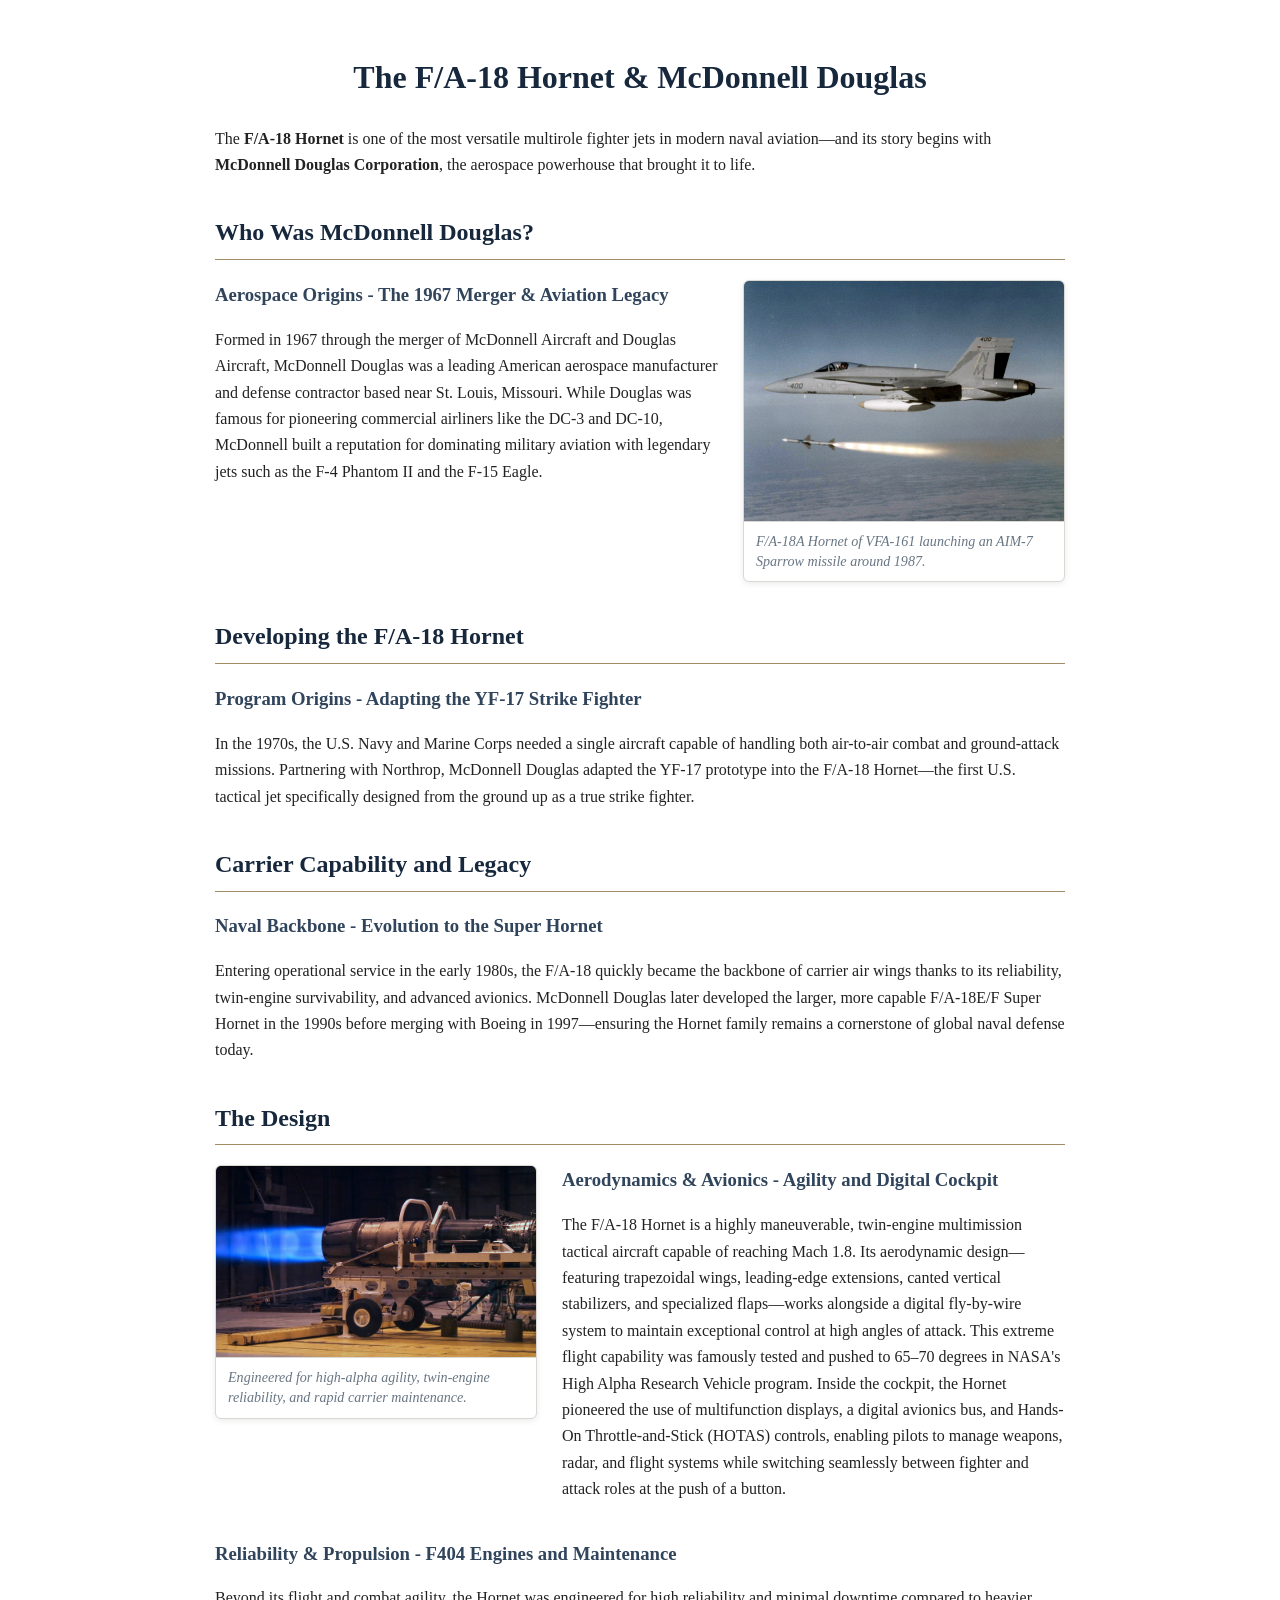
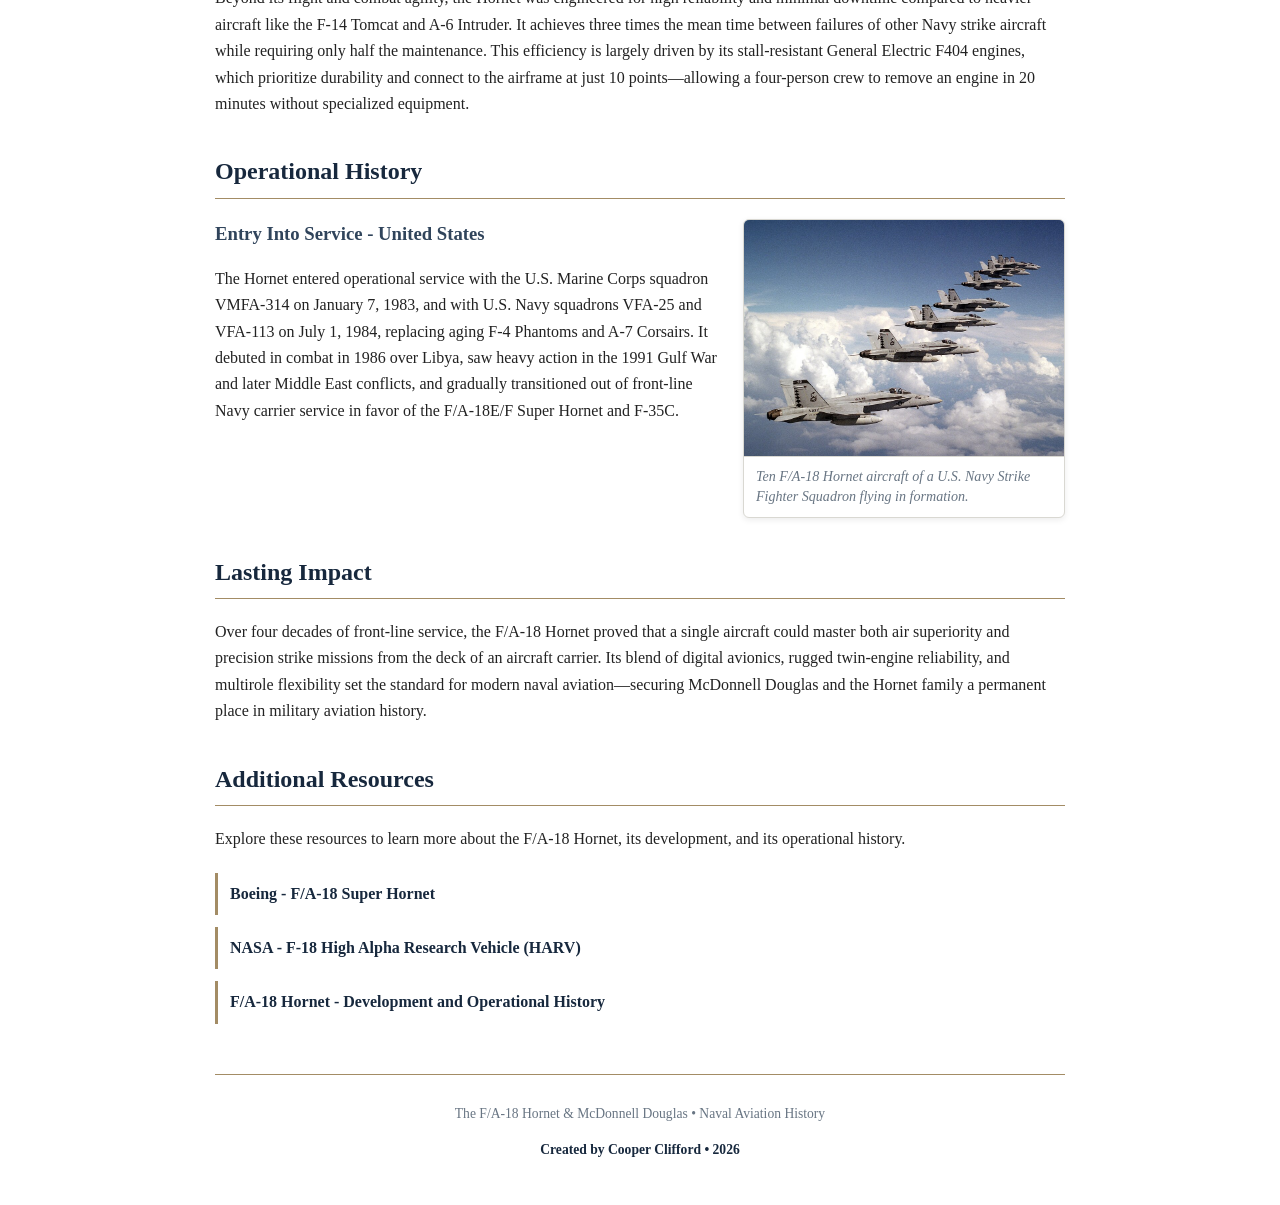
==== index.html @ c09844e0 "Updated HornetLegacy website" ====
<!DOCTYPE html>
<html lang="en">
<head>
  <meta charset="UTF-8">
  <title>The F/A-18 Hornet &amp; McDonnell Douglas</title>
  <link rel="stylesheet" href="style.css">
<link rel="icon" type="image/jpg" href="images/favicon.jpg">

</head>
<body>
  <h1>The F/A-18 Hornet &amp; McDonnell Douglas</h1>
  <p>The <strong>F/A-18 Hornet</strong> is one of the most versatile multirole fighter jets in modern naval aviation—and its story begins with <strong>McDonnell Douglas Corporation</strong>, the aerospace powerhouse that brought it to life.</p>

  <h2>Who Was McDonnell Douglas?</h2>
  <div class="split-section image-right">
    <figure class="photo-card">
      <img src="images/hornet-munitions.jpg" alt="F/A-18A Hornet of VFA-161 launching an AIM-7 Sparrow missile c1987" width="400" height="300">
      <figcaption>F/A-18A Hornet of VFA-161 launching an AIM-7 Sparrow missile around 1987.</figcaption>
    </figure>
    <div class="split-text">
      <h3>Aerospace Origins - The 1967 Merger &amp; Aviation Legacy</h3>
      <p>Formed in 1967 through the merger of McDonnell Aircraft and Douglas Aircraft, McDonnell Douglas was a leading American aerospace manufacturer and defense contractor based near St. Louis, Missouri. While Douglas was famous for pioneering commercial airliners like the DC-3 and DC-10, McDonnell built a reputation for dominating military aviation with legendary jets such as the F-4 Phantom II and the F-15 Eagle.</p>
    </div>
  </div>

  <h2>Developing the F/A-18 Hornet</h2>
  <h3>Program Origins - Adapting the YF-17 Strike Fighter</h3>
  <p>In the 1970s, the U.S. Navy and Marine Corps needed a single aircraft capable of handling both air-to-air combat and ground-attack missions. Partnering with Northrop, McDonnell Douglas adapted the YF-17 prototype into the F/A-18 Hornet—the first U.S. tactical jet specifically designed from the ground up as a true strike fighter.</p>

  <h2>Carrier Capability and Legacy</h2>
  <h3>Naval Backbone - Evolution to the Super Hornet</h3>
  <p>Entering operational service in the early 1980s, the F/A-18 quickly became the backbone of carrier air wings thanks to its reliability, twin-engine survivability, and advanced avionics. McDonnell Douglas later developed the larger, more capable F/A-18E/F Super Hornet in the 1990s before merging with Boeing in 1997—ensuring the Hornet family remains a cornerstone of global naval defense today.</p>

  <h2>The Design</h2>
  <div class="split-section">
    <figure class="photo-card">
      <img src="images/hornet-design.jpg" alt="F/A-18 Hornet aircraft engineering and flight performance" width="400" height="300">
      <figcaption>Engineered for high-alpha agility, twin-engine reliability, and rapid carrier maintenance.</figcaption>
    </figure>
    <div class="split-text">
      <h3>Aerodynamics &amp; Avionics - Agility and Digital Cockpit</h3>
      <p>The F/A-18 Hornet is a highly maneuverable, twin-engine multimission tactical aircraft capable of reaching Mach 1.8. Its aerodynamic design—featuring trapezoidal wings, leading-edge extensions, canted vertical stabilizers, and specialized flaps—works alongside a digital fly-by-wire system to maintain exceptional control at high angles of attack. This extreme flight capability was famously tested and pushed to 65–70 degrees in NASA's High Alpha Research Vehicle program. Inside the cockpit, the Hornet pioneered the use of multifunction displays, a digital avionics bus, and Hands-On Throttle-and-Stick (HOTAS) controls, enabling pilots to manage weapons, radar, and flight systems while switching seamlessly between fighter and attack roles at the push of a button.</p>
    </div>
  </div>

  <h3>Reliability &amp; Propulsion - F404 Engines and Maintenance</h3>
  <p>Beyond its flight and combat agility, the Hornet was engineered for high reliability and minimal downtime compared to heavier aircraft like the F-14 Tomcat and A-6 Intruder. It achieves three times the mean time between failures of other Navy strike aircraft while requiring only half the maintenance. This efficiency is largely driven by its stall-resistant General Electric F404 engines, which prioritize durability and connect to the airframe at just 10 points—allowing a four-person crew to remove an engine in 20 minutes without specialized equipment.</p>

  <h2>Operational History</h2>
  <div class="split-section image-right">
    <figure class="photo-card">
      <img src="images/hornet-squadron.jpg" alt="Aerial right-side view of ten F/A-18 Hornet aircraft of a Strike Fighter Squadron in formation" width="400" height="300">
      <figcaption>Ten F/A-18 Hornet aircraft of a U.S. Navy Strike Fighter Squadron flying in formation.</figcaption>
    </figure>
    <div class="split-text">
      <h3>Entry Into Service - United States</h3>
      <p>The Hornet entered operational service with the U.S. Marine Corps squadron VMFA-314 on January 7, 1983, and with U.S. Navy squadrons VFA-25 and VFA-113 on July 1, 1984, replacing aging F-4 Phantoms and A-7 Corsairs. It debuted in combat in 1986 over Libya, saw heavy action in the 1991 Gulf War and later Middle East conflicts, and gradually transitioned out of front-line Navy carrier service in favor of the F/A-18E/F Super Hornet and F-35C.</p>
    </div>
  </div>

  <h2>Lasting Impact</h2>
  <p>Over four decades of front-line service, the F/A-18 Hornet proved that a single aircraft could master both air superiority and precision strike missions from the deck of an aircraft carrier. Its blend of digital avionics, rugged twin-engine reliability, and multirole flexibility set the standard for modern naval aviation—securing McDonnell Douglas and the Hornet family a permanent place in military aviation history.</p>

  <h2>Additional Resources</h2>
  <p>Explore these resources to learn more about the F/A-18 Hornet, its development, and its operational history.</p>

  <div class="resource-links">
    <a href="https://www.boeing.com/defense/fa-18-super-hornet" target="_blank" rel="noopener noreferrer">Boeing - F/A-18 Super Hornet</a>

    <a href="https://www.nasa.gov/reference/f-18-harv" target="_blank" rel="noopener noreferrer">NASA - F-18 High Alpha Research Vehicle (HARV)</a>

    <a href="https://en.wikipedia.org/wiki/McDonnell_Douglas_F/A-18_Hornet#Operational_history" target="_blank" rel="noopener noreferrer">F/A-18 Hornet - Development and Operational History</a>
  </div>
<!--hello-->
  <footer class="page-footer">
    <p>The F/A-18 Hornet &amp; McDonnell Douglas &bull; Naval Aviation History</p>
    <p class="author-credit">Created by Cooper Clifford &bull; 2026</p>
  </footer>
</body>
</html>
---- style.css ----
body {
  max-width: 850px;
  margin: 0 auto;
  padding: 30px 20px;
  font-family: Georgia, "Times New Roman", serif;
  background-color: #FFFFFF;
  color: #222;
  line-height: 1.65;
}

h1 {
  text-align: center;
  color: #17283D;
}

h2 {
  color: #17283D;
  margin-top: 35px;
  padding-bottom: 6px;
  border-bottom: 1px solid #A38C65;
}

h3 {
  color: #30445B;
  margin-bottom: 8px;
}

.split-section {
  display: flex;
  align-items: flex-start;
  gap: 25px;
  margin-bottom: 20px;
}

.split-section.image-right {
  flex-direction: row-reverse;
}

.split-section .photo-card {
  flex: 0 0 320px;
  margin: 0;
}

.split-text h3 {
  margin-top: 0;
}

.photo-card {
  width: 320px;
  background-color: #FFFFFF;
  border: 1px solid #D9D8D2;
  border-radius: 6px;
  overflow: hidden;
  box-shadow: 0 2px 6px rgba(0, 0, 0, 0.08);
}

.photo-card img {
  width: 100%;
  height: auto;
  display: block;
}

.photo-card figcaption {
  padding: 10px 12px;
  font-size: 0.88em;
  font-style: italic;
  color: #687583;
  line-height: 1.4;
  text-align: left;
  border-top: 1px solid #D9D8D2;
}

/* Additional Resources */
.resource-links {
  display: flex;
  flex-direction: column;
  gap: 12px;
  margin: 20px 0 35px;
}

.resource-links a {
  color: #17283D;
  text-decoration: none;
  font-weight: bold;
  border-left: 3px solid #A38C65;
  padding: 8px 12px;
}

.resource-links a:hover {
  color: #A38C65;
  text-decoration: underline;
}

.page-footer {
  margin-top: 50px;
  padding-top: 15px;
  border-top: 1px solid #A38C65;
  text-align: center;
  font-size: 0.85em;
  color: #687583;
}

.author-credit {
  margin-top: 4px;
  font-weight: bold;
  color: #17283D;
}

@media (max-width: 700px) {
  .split-section,
  .split-section.image-right {
    flex-direction: column;
  }

  .split-section .photo-card {
    flex: none;
    width: 100%;
    max-width: 400px;
    margin: 0 auto 15px auto;
  }
}
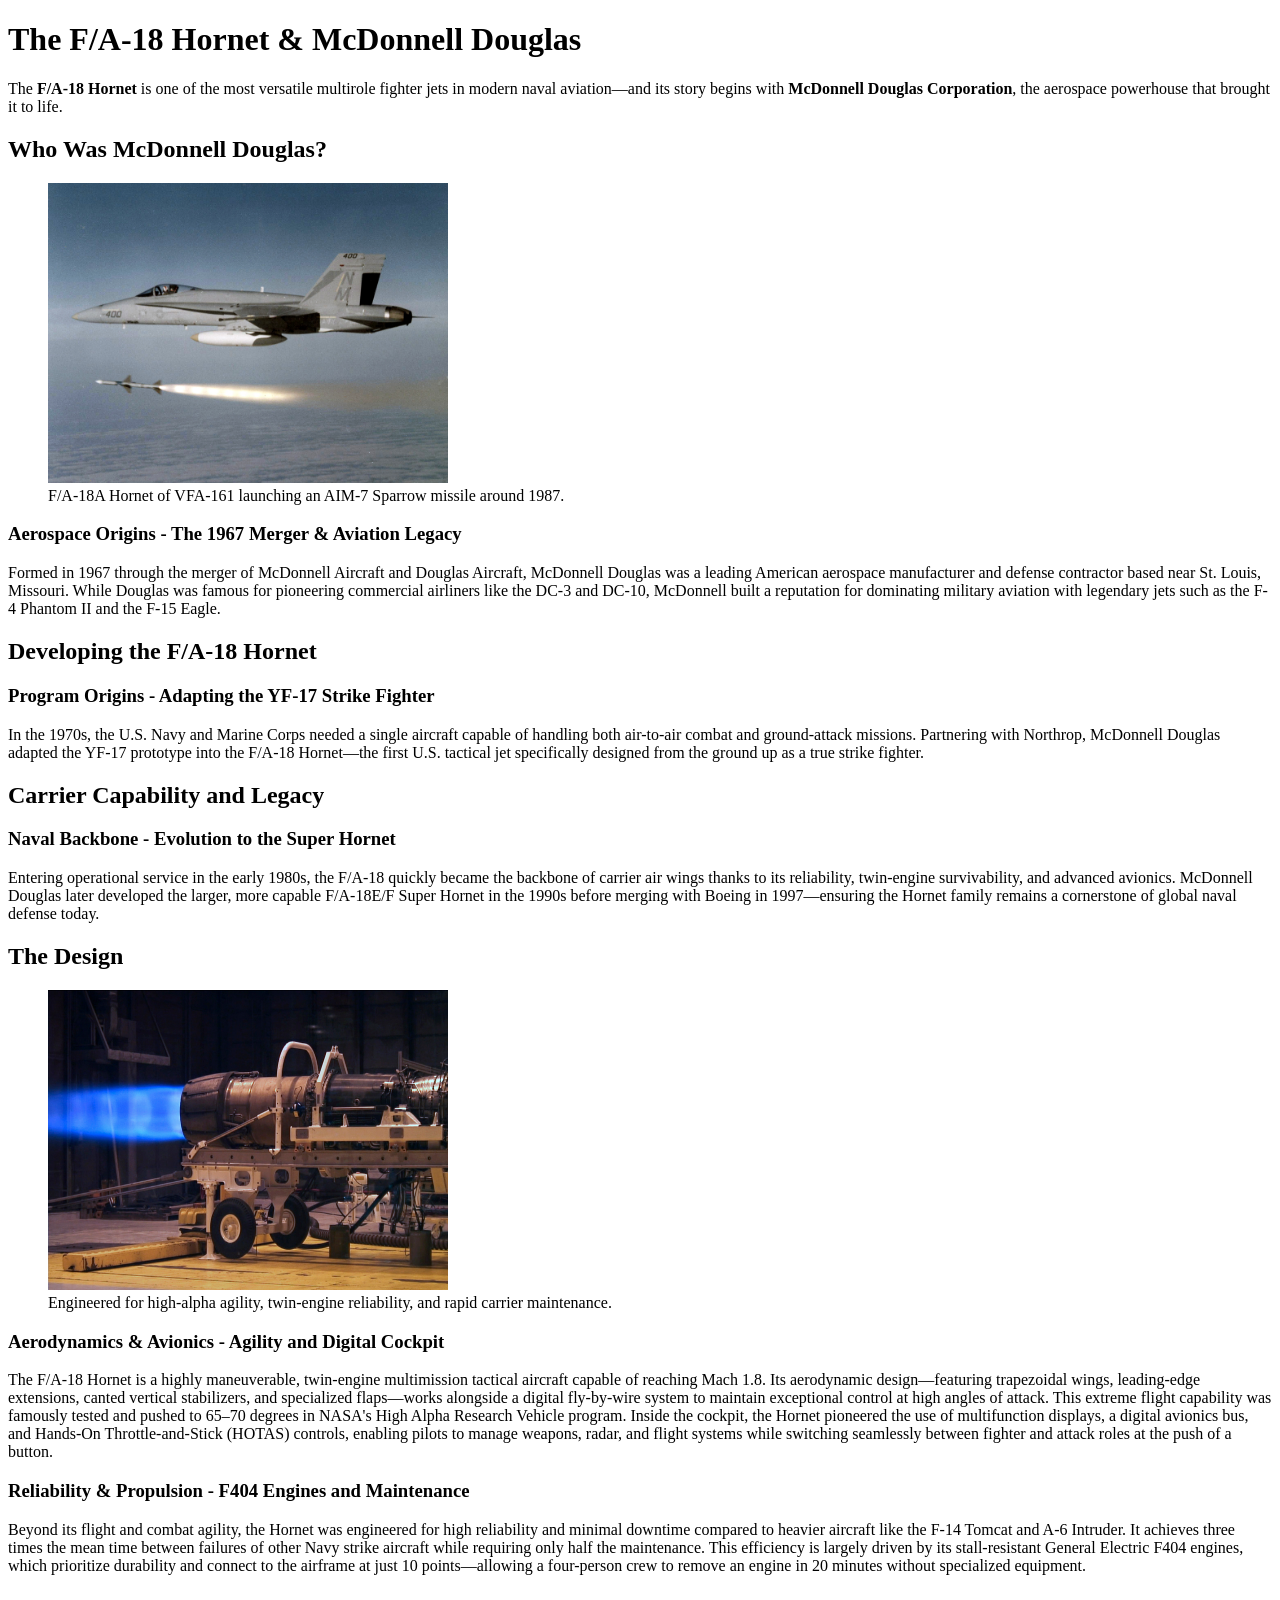
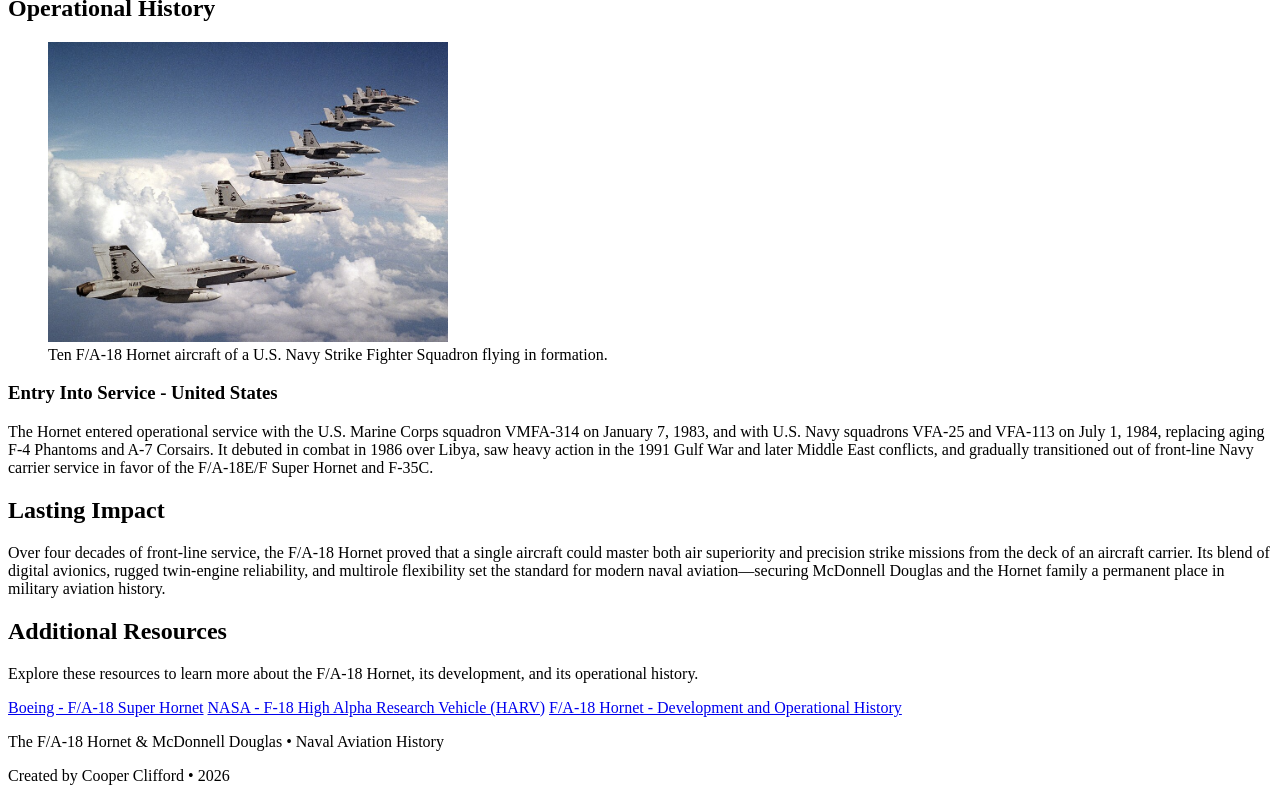
==== commit 35445603: "Improved mobile layout" ====
--- a/index.html
+++ b/index.html
@@ -6,6 +6,7 @@
   <title>The F/A-18 Hornet &amp; McDonnell Douglas</title>
   <link rel="stylesheet" href="style.css">
 <link rel="icon" type="image/jpg" href="images/favicon.jpg">
+<meta name="viewport" content="width=device-width, initial-scale=1.0">
 
 </head>
 <body>
--- a/style.css
+++ b/style.css
@@ -1,122 +1,60 @@
+@media (max-width: 700px) {
 
-body {
-  max-width: 850px;
-  margin: 0 auto;
-  padding: 30px 20px;
-  font-family: Georgia, "Times New Roman", serif;
-  background-color: #FFFFFF;
-  color: #222;
-  line-height: 1.65;
-}
+  body {
+    padding: 15px;
+    font-size: 16px;
+    line-height: 1.6;
+  }
 
-h1 {
-  text-align: center;
-  color: #17283D;
-}
+  h1 {
+    font-size: 28px;
+    line-height: 1.3;
+    margin-bottom: 20px;
+  }
 
-h2 {
-  color: #17283D;
-  margin-top: 35px;
-  padding-bottom: 6px;
-  border-bottom: 1px solid #A38C65;
-}
+  h2 {
+    font-size: 23px;
+    margin-top: 28px;
+  }
 
-h3 {
-  color: #30445B;
-  margin-bottom: 8px;
-}
+  h3 {
+    font-size: 19px;
+  }
 
-.split-section {
-  display: flex;
-  align-items: flex-start;
-  gap: 25px;
-  margin-bottom: 20px;
-}
-
-.split-section.image-right {
-  flex-direction: row-reverse;
-}
-
-.split-section .photo-card {
-  flex: 0 0 320px;
-  margin: 0;
-}
-
-.split-text h3 {
-  margin-top: 0;
-}
-
-.photo-card {
-  width: 320px;
-  background-color: #FFFFFF;
-  border: 1px solid #D9D8D2;
-  border-radius: 6px;
-  overflow: hidden;
-  box-shadow: 0 2px 6px rgba(0, 0, 0, 0.08);
-}
-
-.photo-card img {
-  width: 100%;
-  height: auto;
-  display: block;
-}
-
-.photo-card figcaption {
-  padding: 10px 12px;
-  font-size: 0.88em;
-  font-style: italic;
-  color: #687583;
-  line-height: 1.4;
-  text-align: left;
-  border-top: 1px solid #D9D8D2;
-}
-
-/* Additional Resources */
-.resource-links {
-  display: flex;
-  flex-direction: column;
-  gap: 12px;
-  margin: 20px 0 35px;
-}
-
-.resource-links a {
-  color: #17283D;
-  text-decoration: none;
-  font-weight: bold;
-  border-left: 3px solid #A38C65;
-  padding: 8px 12px;
-}
-
-.resource-links a:hover {
-  color: #A38C65;
-  text-decoration: underline;
-}
-
-.page-footer {
-  margin-top: 50px;
-  padding-top: 15px;
-  border-top: 1px solid #A38C65;
-  text-align: center;
-  font-size: 0.85em;
-  color: #687583;
-}
-
-.author-credit {
-  margin-top: 4px;
-  font-weight: bold;
-  color: #17283D;
-}
-
-@media (max-width: 700px) {
   .split-section,
   .split-section.image-right {
     flex-direction: column;
+    gap: 15px;
   }
 
   .split-section .photo-card {
     flex: none;
     width: 100%;
     max-width: 400px;
-    margin: 0 auto 15px auto;
+    margin: 0 auto 15px;
+    box-sizing: border-box;
   }
+
+  .photo-card img {
+    width: 100%;
+    height: auto;
+    display: block;
+  }
+
+  .split-text {
+    width: 100%;
+    min-width: 0;
+  }
+
+  .split-text p {
+    margin-top: 10px;
+    margin-bottom: 15px;
+  }
+
+  .page-footer {
+    margin-top: 35px;
+    font-size: 13px;
+    padding: 15px 5px;
+  }
+
 }
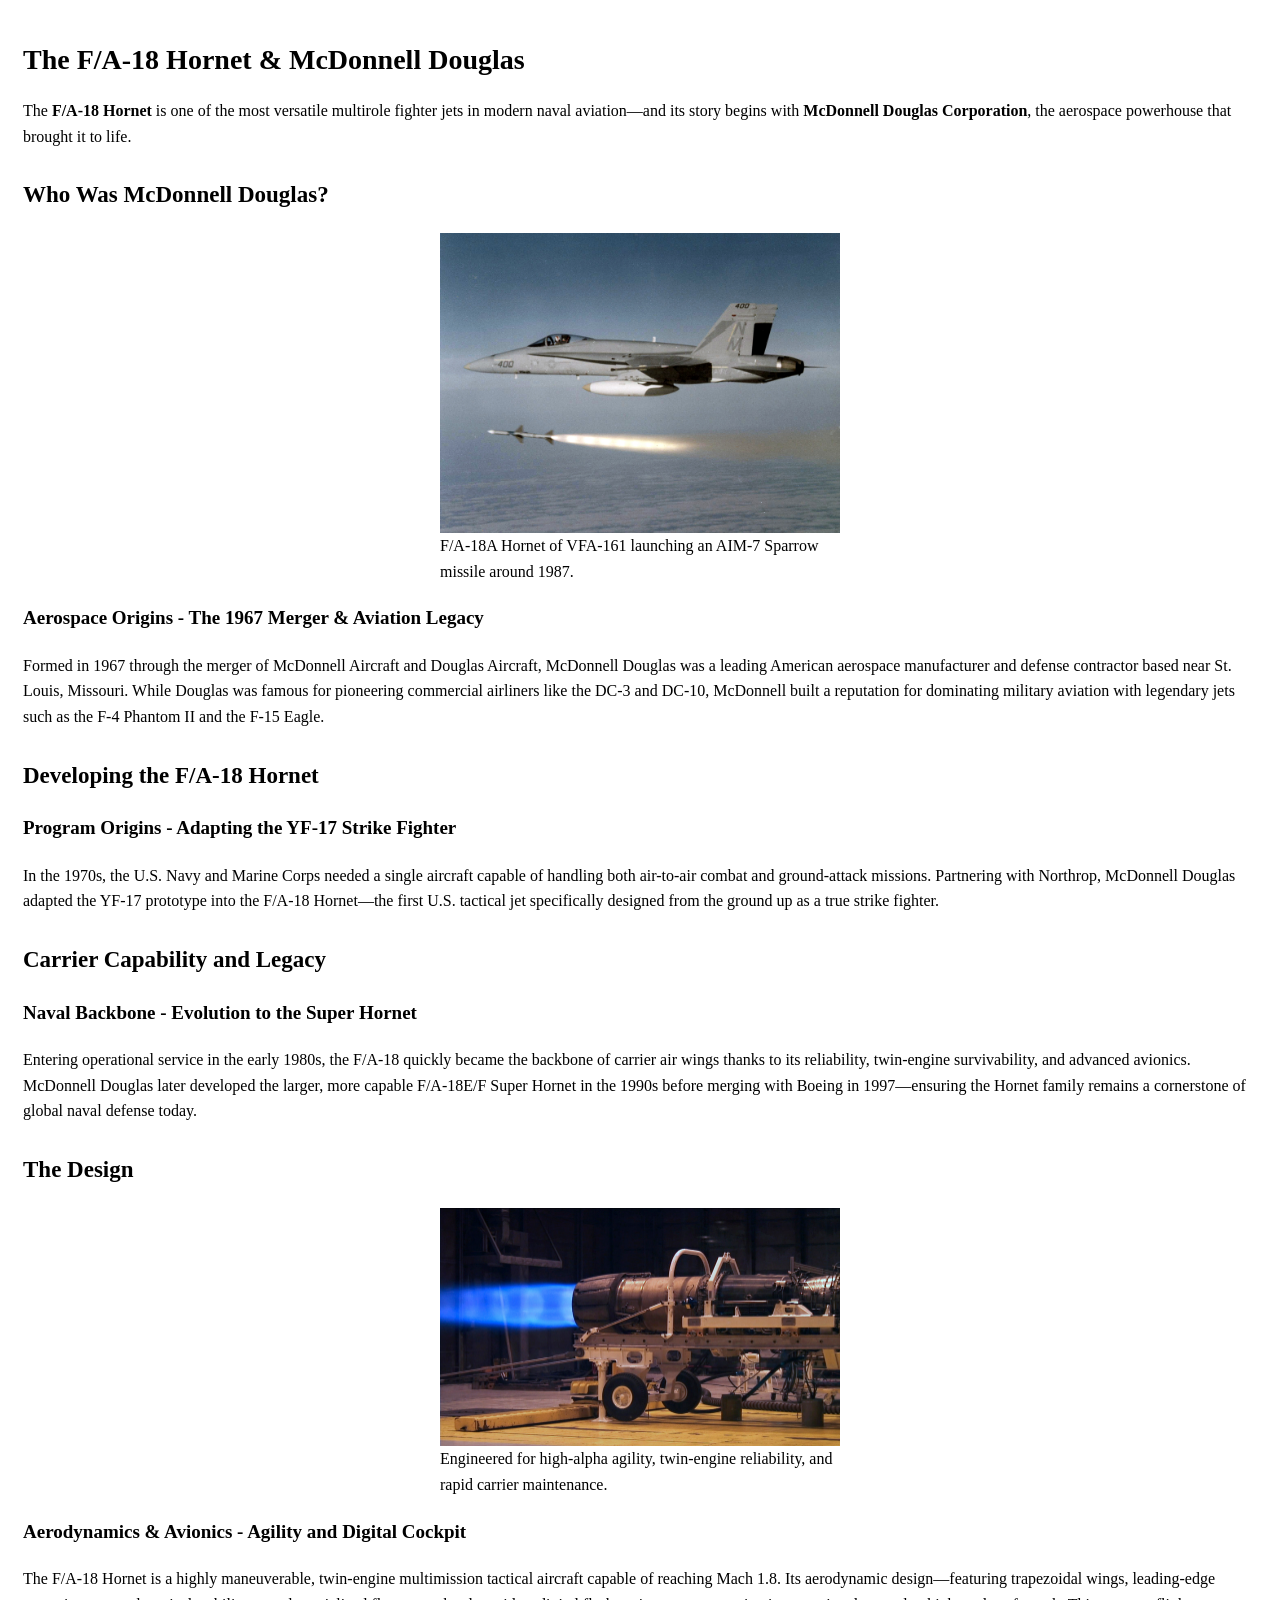
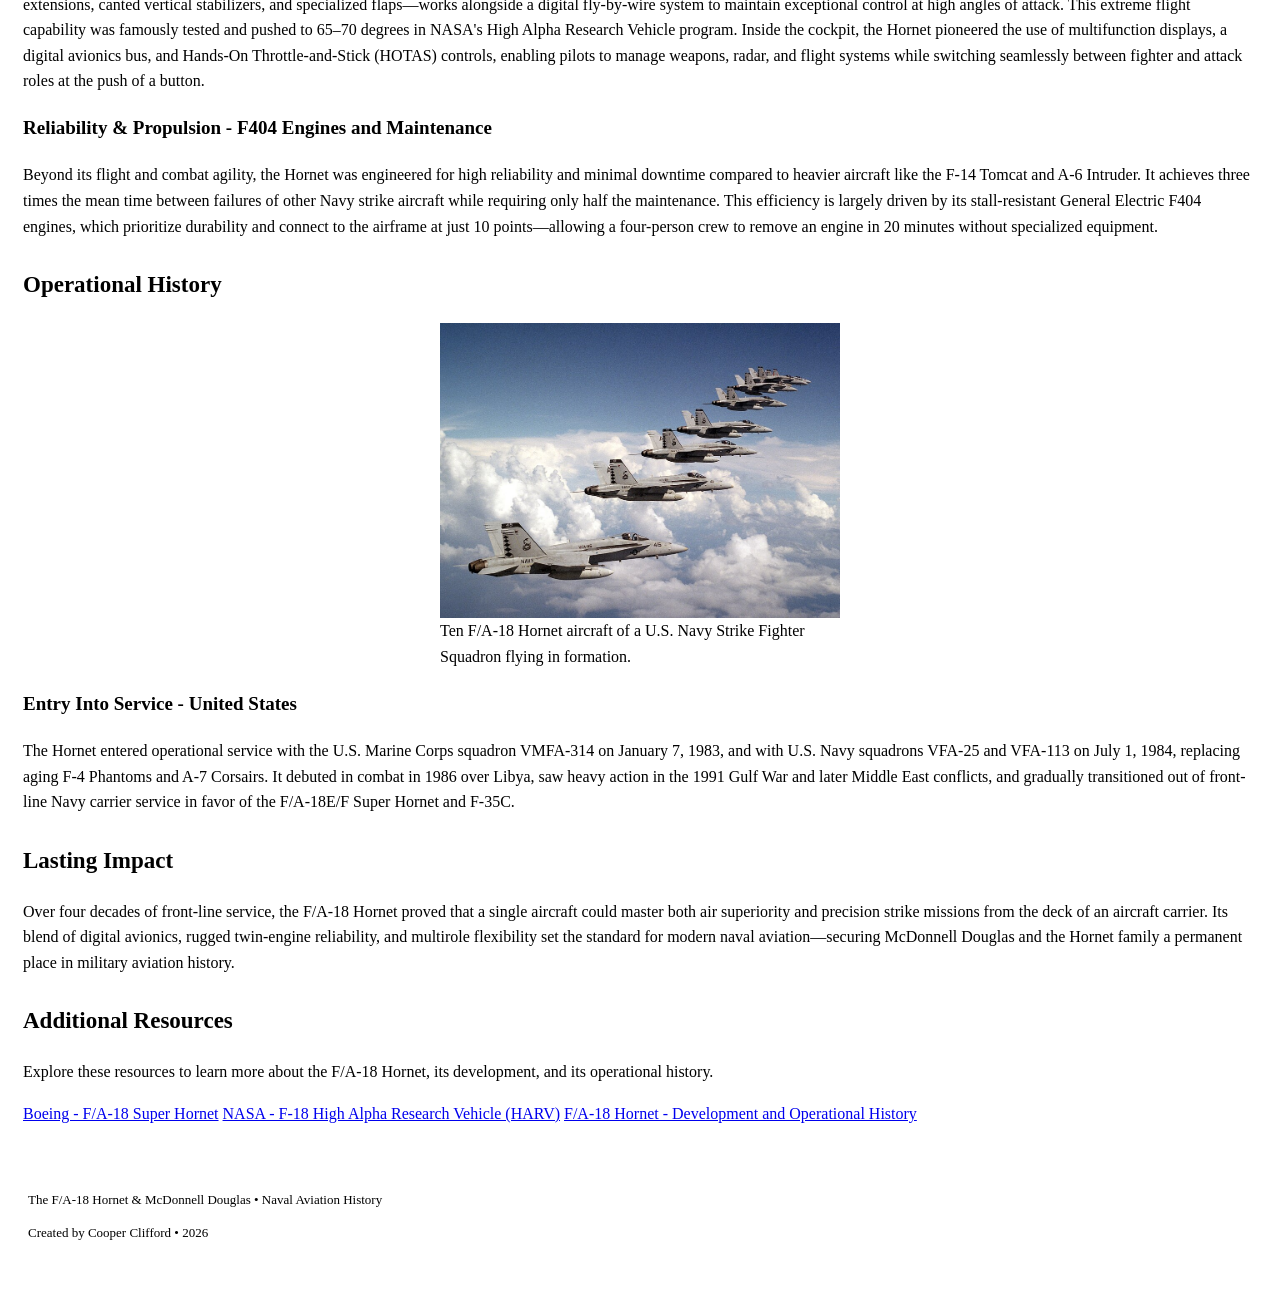
==== commit 0522d662: "Improved mobile layout FIX" ====
--- a/index.html
+++ b/index.html
@@ -1,4 +1,3 @@
-
 <!DOCTYPE html>
 <html lang="en">
 <head>
--- a/style.css
+++ b/style.css
@@ -1,5 +1,3 @@
-@media (max-width: 700px) {
-
   body {
     padding: 15px;
     font-size: 16px;
@@ -56,5 +54,5 @@
     font-size: 13px;
     padding: 15px 5px;
   }
-
+@media (max-width: 700px) {
 }
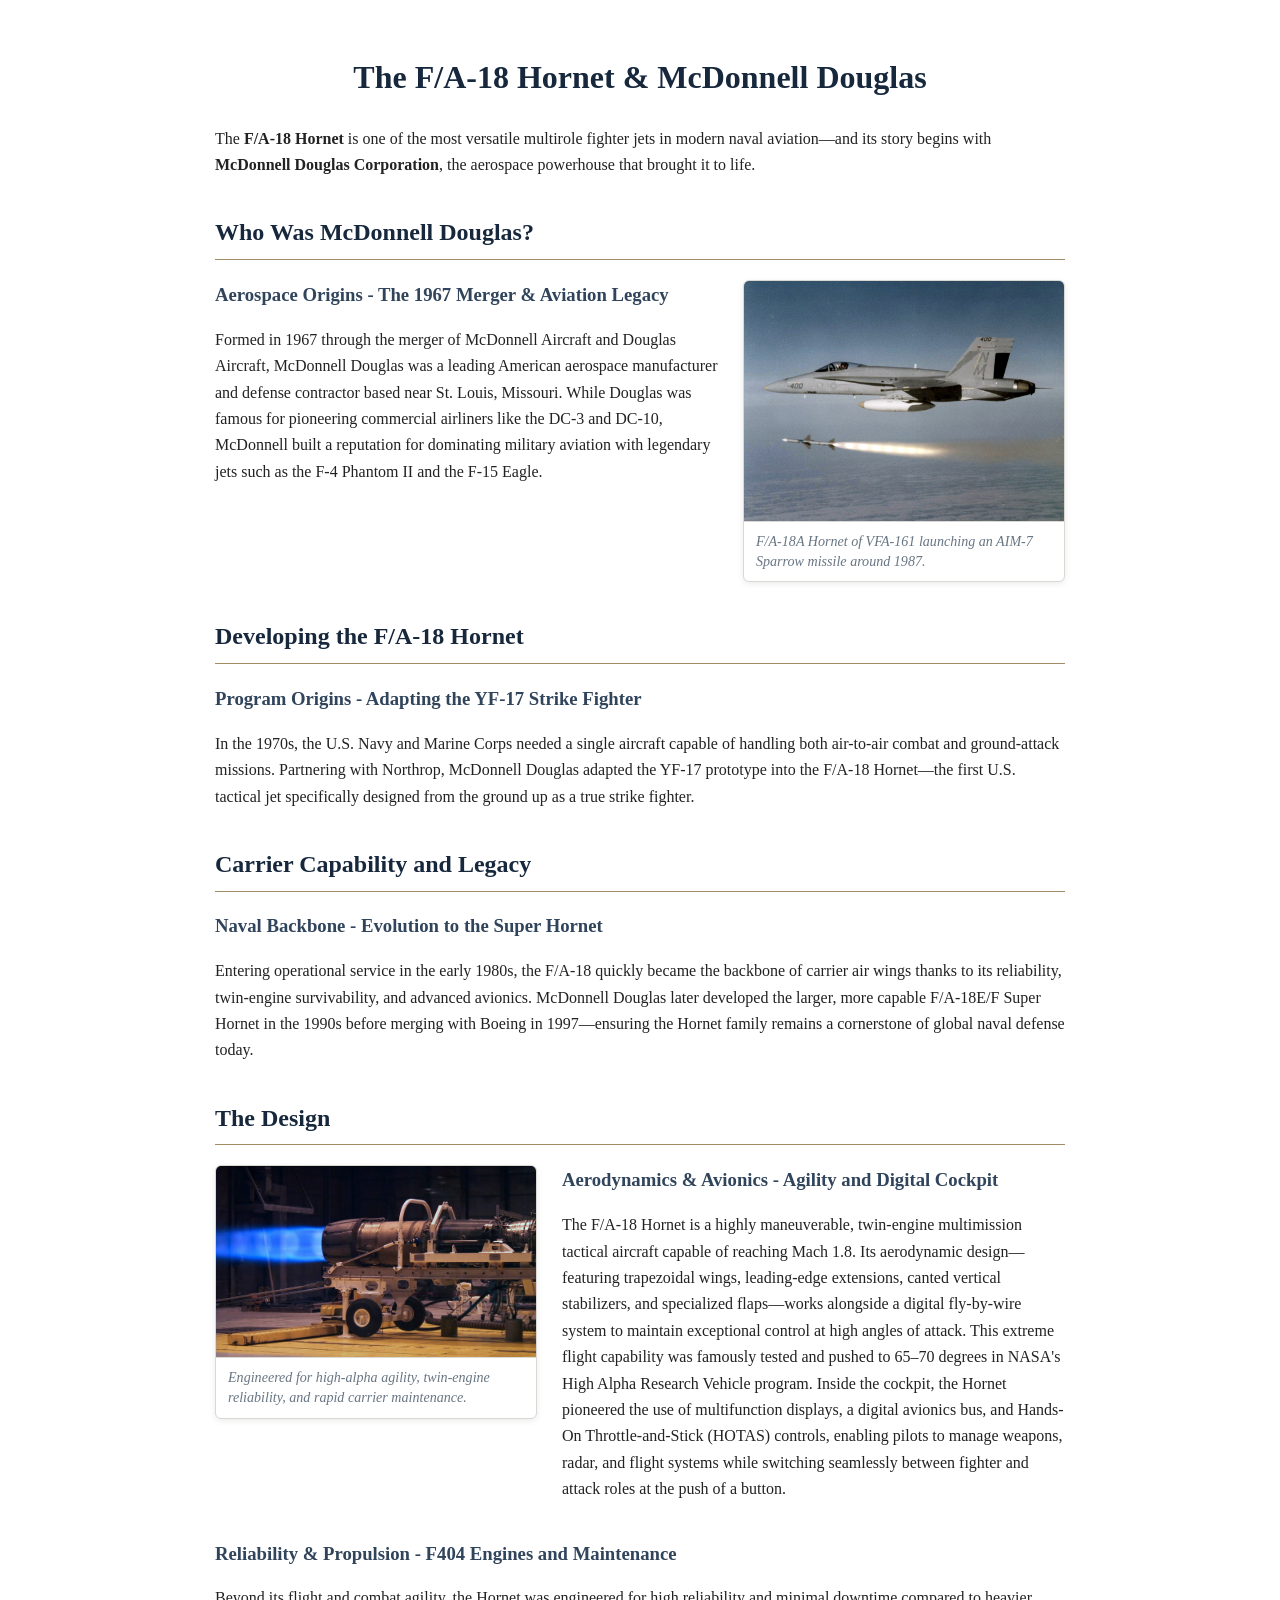
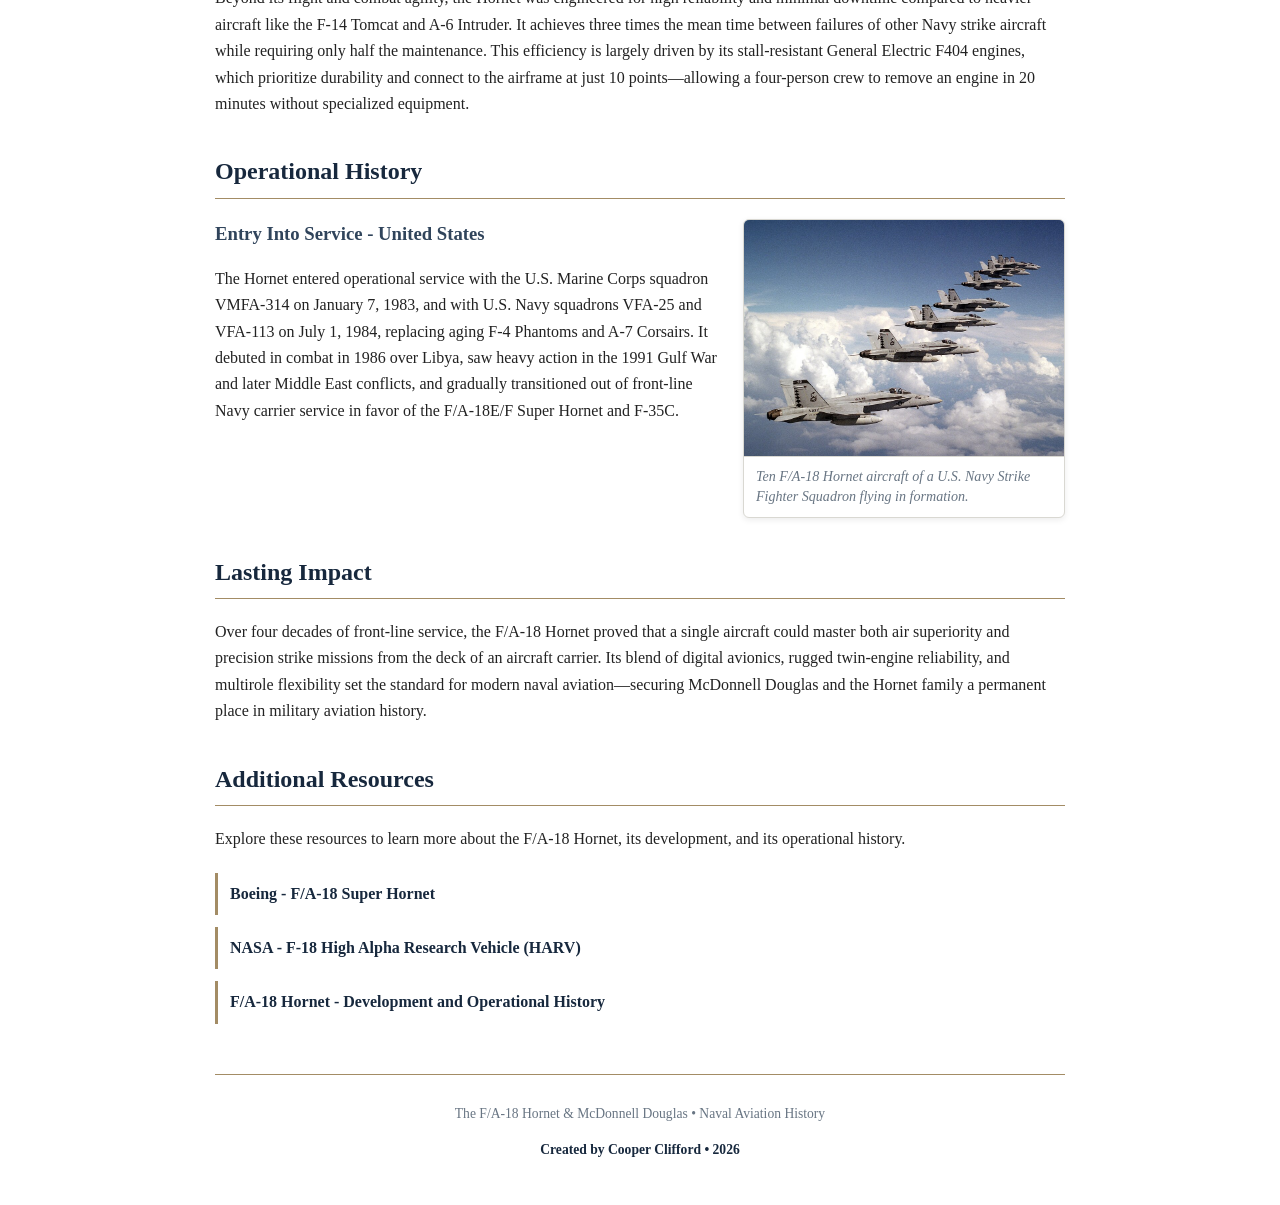
==== commit 672ee65a: "Bro" ====
--- a/index.html
+++ b/index.html
@@ -3,7 +3,9 @@
 <head>
   <meta charset="UTF-8">
   <title>The F/A-18 Hornet &amp; McDonnell Douglas</title>
-  <link rel="stylesheet" href="style.css">
+ 
+<link rel="stylesheet" href="./style.css?v=2">
+
 <link rel="icon" type="image/jpg" href="images/favicon.jpg">
 <meta name="viewport" content="width=device-width, initial-scale=1.0">
 
--- a/style.css
+++ b/style.css
@@ -1,3 +1,113 @@
+
+body {
+  max-width: 850px;
+  margin: 0 auto;
+  padding: 30px 20px;
+  font-family: Georgia, "Times New Roman", serif;
+  background-color: #FFFFFF;
+  color: #222;
+  line-height: 1.65;
+}
+
+h1 {
+  text-align: center;
+  color: #17283D;
+}
+
+h2 {
+  color: #17283D;
+  margin-top: 35px;
+  padding-bottom: 6px;
+  border-bottom: 1px solid #A38C65;
+}
+
+h3 {
+  color: #30445B;
+  margin-bottom: 8px;
+}
+
+.split-section {
+  display: flex;
+  align-items: flex-start;
+  gap: 25px;
+  margin-bottom: 20px;
+}
+
+.split-section.image-right {
+  flex-direction: row-reverse;
+}
+
+.split-section .photo-card {
+  flex: 0 0 320px;
+  margin: 0;
+}
+
+.split-text h3 {
+  margin-top: 0;
+}
+
+.photo-card {
+  width: 320px;
+  background-color: #FFFFFF;
+  border: 1px solid #D9D8D2;
+  border-radius: 6px;
+  overflow: hidden;
+  box-shadow: 0 2px 6px rgba(0, 0, 0, 0.08);
+}
+
+.photo-card img {
+  width: 100%;
+  height: auto;
+  display: block;
+}
+
+.photo-card figcaption {
+  padding: 10px 12px;
+  font-size: 0.88em;
+  font-style: italic;
+  color: #687583;
+  line-height: 1.4;
+  text-align: left;
+  border-top: 1px solid #D9D8D2;
+}
+
+.resource-links {
+  display: flex;
+  flex-direction: column;
+  gap: 12px;
+  margin: 20px 0 35px;
+}
+
+.resource-links a {
+  color: #17283D;
+  text-decoration: none;
+  font-weight: bold;
+  border-left: 3px solid #A38C65;
+  padding: 8px 12px;
+}
+
+.resource-links a:hover {
+  color: #A38C65;
+  text-decoration: underline;
+}
+
+.page-footer {
+  margin-top: 50px;
+  padding-top: 15px;
+  border-top: 1px solid #A38C65;
+  text-align: center;
+  font-size: 0.85em;
+  color: #687583;
+}
+
+.author-credit {
+  margin-top: 4px;
+  font-weight: bold;
+  color: #17283D;
+}
+
+@media (max-width: 700px) {
+
   body {
     padding: 15px;
     font-size: 16px;
@@ -54,5 +164,5 @@
     font-size: 13px;
     padding: 15px 5px;
   }
-@media (max-width: 700px) {
+
 }
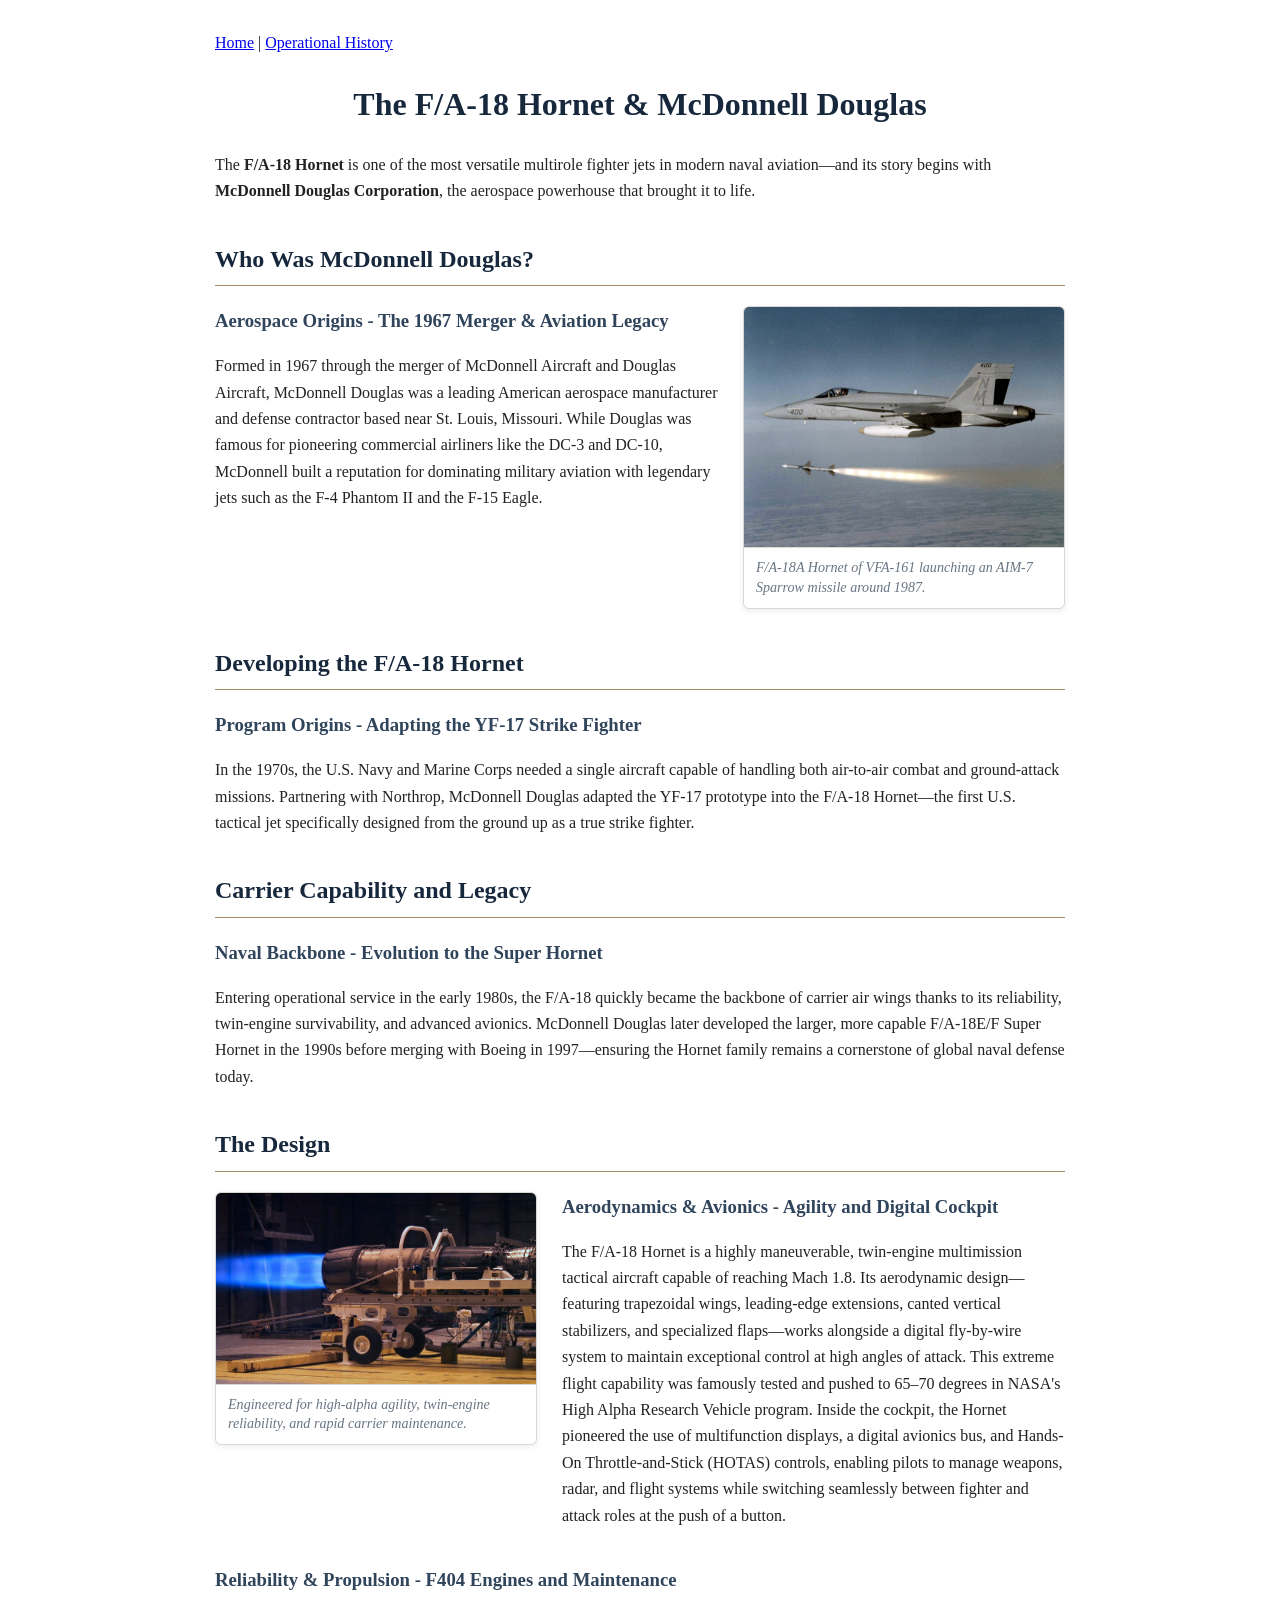
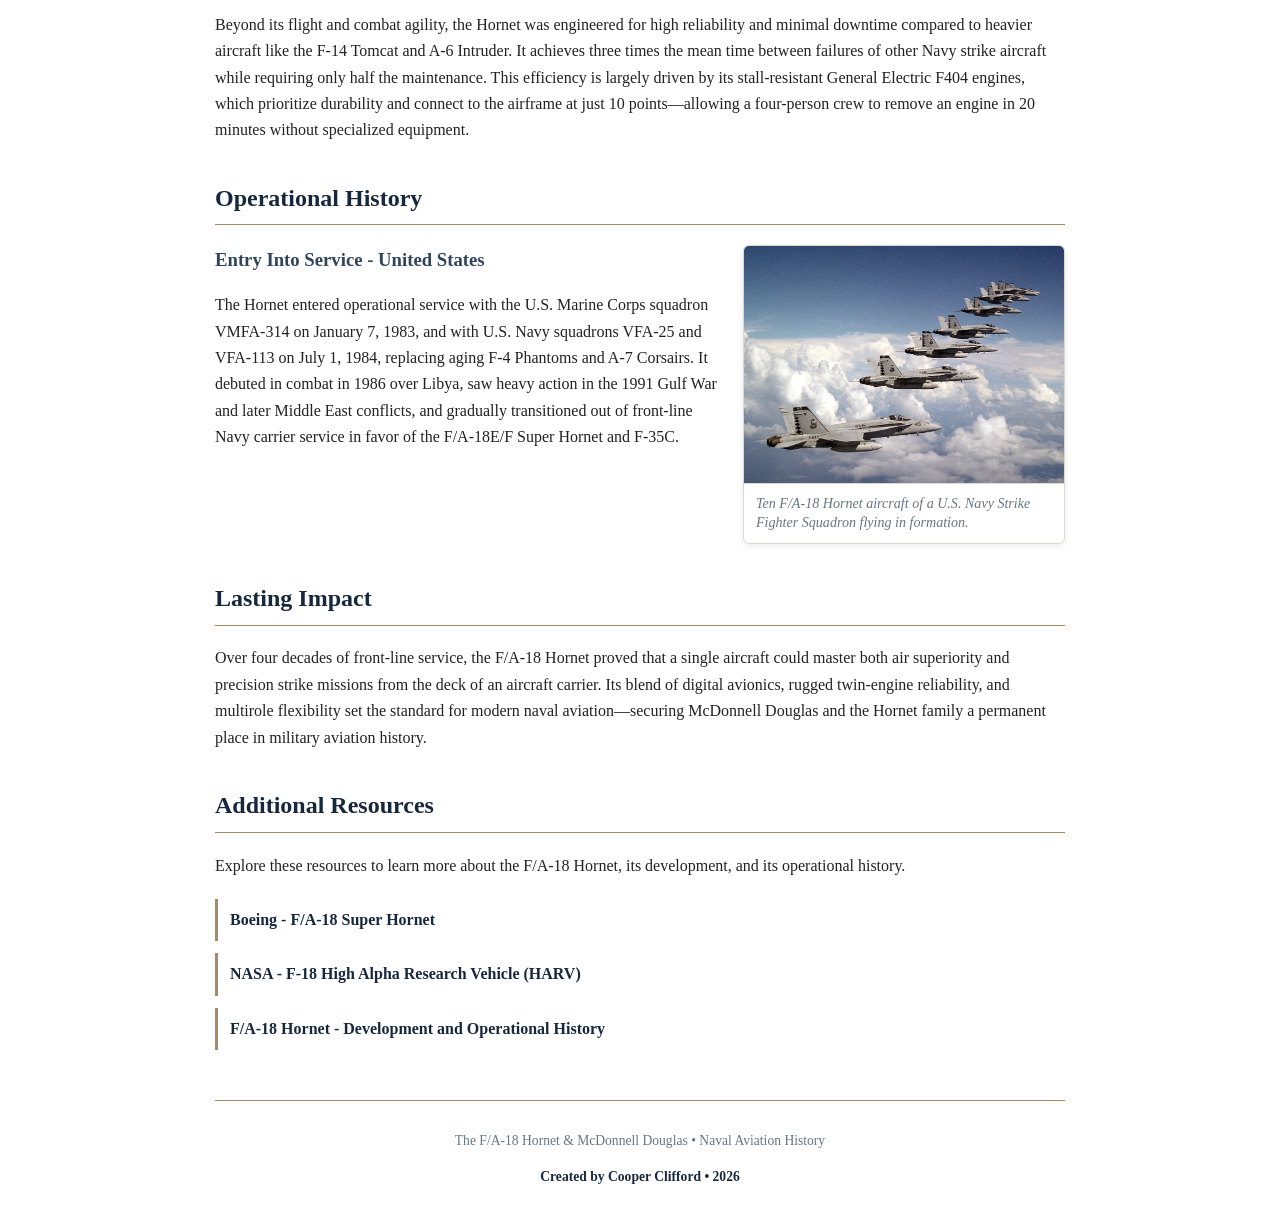
==== commit c4c8d40b: "History page" ====
--- a/index.html
+++ b/index.html
@@ -2,16 +2,37 @@
 <html lang="en">
 <head>
   <meta charset="UTF-8">
+  <meta name="viewport" content="width=device-width, initial-scale=1.0">
+
   <title>The F/A-18 Hornet &amp; McDonnell Douglas</title>
- 
-<link rel="stylesheet" href="./style.css?v=2">
 
-<link rel="icon" type="image/jpg" href="images/favicon.jpg">
-<meta name="viewport" content="width=device-width, initial-scale=1.0">
+  <link rel="stylesheet" href="./style.css?v=2">
 
+  <!-- HornetLegacy Favicon -->
+  <link rel="icon" type="image/png" href="./apple-touch-icon.png?v=2">
+  <link rel="shortcut icon" href="./apple-touch-icon.png?v=2">
+
+  <!-- iPhone Home Screen Icon -->
+  <link rel="apple-touch-icon" sizes="180x180" href="./apple-touch-icon.png?v=2">
+
+  <!-- iPhone Web App Settings -->
+  <meta name="apple-mobile-web-app-title" content="HornetLegacy">
+  <meta name="apple-mobile-web-app-capable" content="yes">
+  <meta name="apple-mobile-web-app-status-bar-style" content="default">
+
+  <!-- Browser Theme -->
+  <meta name="theme-color" content="#17283D">
 </head>
+
 <body>
+
+<nav>
+  <a href="./index.html">Home</a> |
+  <a href="./history.html">Operational History</a>
+</nav>
+
   <h1>The F/A-18 Hornet &amp; McDonnell Douglas</h1>
+
   <p>The <strong>F/A-18 Hornet</strong> is one of the most versatile multirole fighter jets in modern naval aviation—and its story begins with <strong>McDonnell Douglas Corporation</strong>, the aerospace powerhouse that brought it to life.</p>
 
   <h2>Who Was McDonnell Douglas?</h2>
@@ -74,7 +95,7 @@
 
     <a href="https://en.wikipedia.org/wiki/McDonnell_Douglas_F/A-18_Hornet#Operational_history" target="_blank" rel="noopener noreferrer">F/A-18 Hornet - Development and Operational History</a>
   </div>
-<!--hello-->
+
   <footer class="page-footer">
     <p>The F/A-18 Hornet &amp; McDonnell Douglas &bull; Naval Aviation History</p>
     <p class="author-credit">Created by Cooper Clifford &bull; 2026</p>
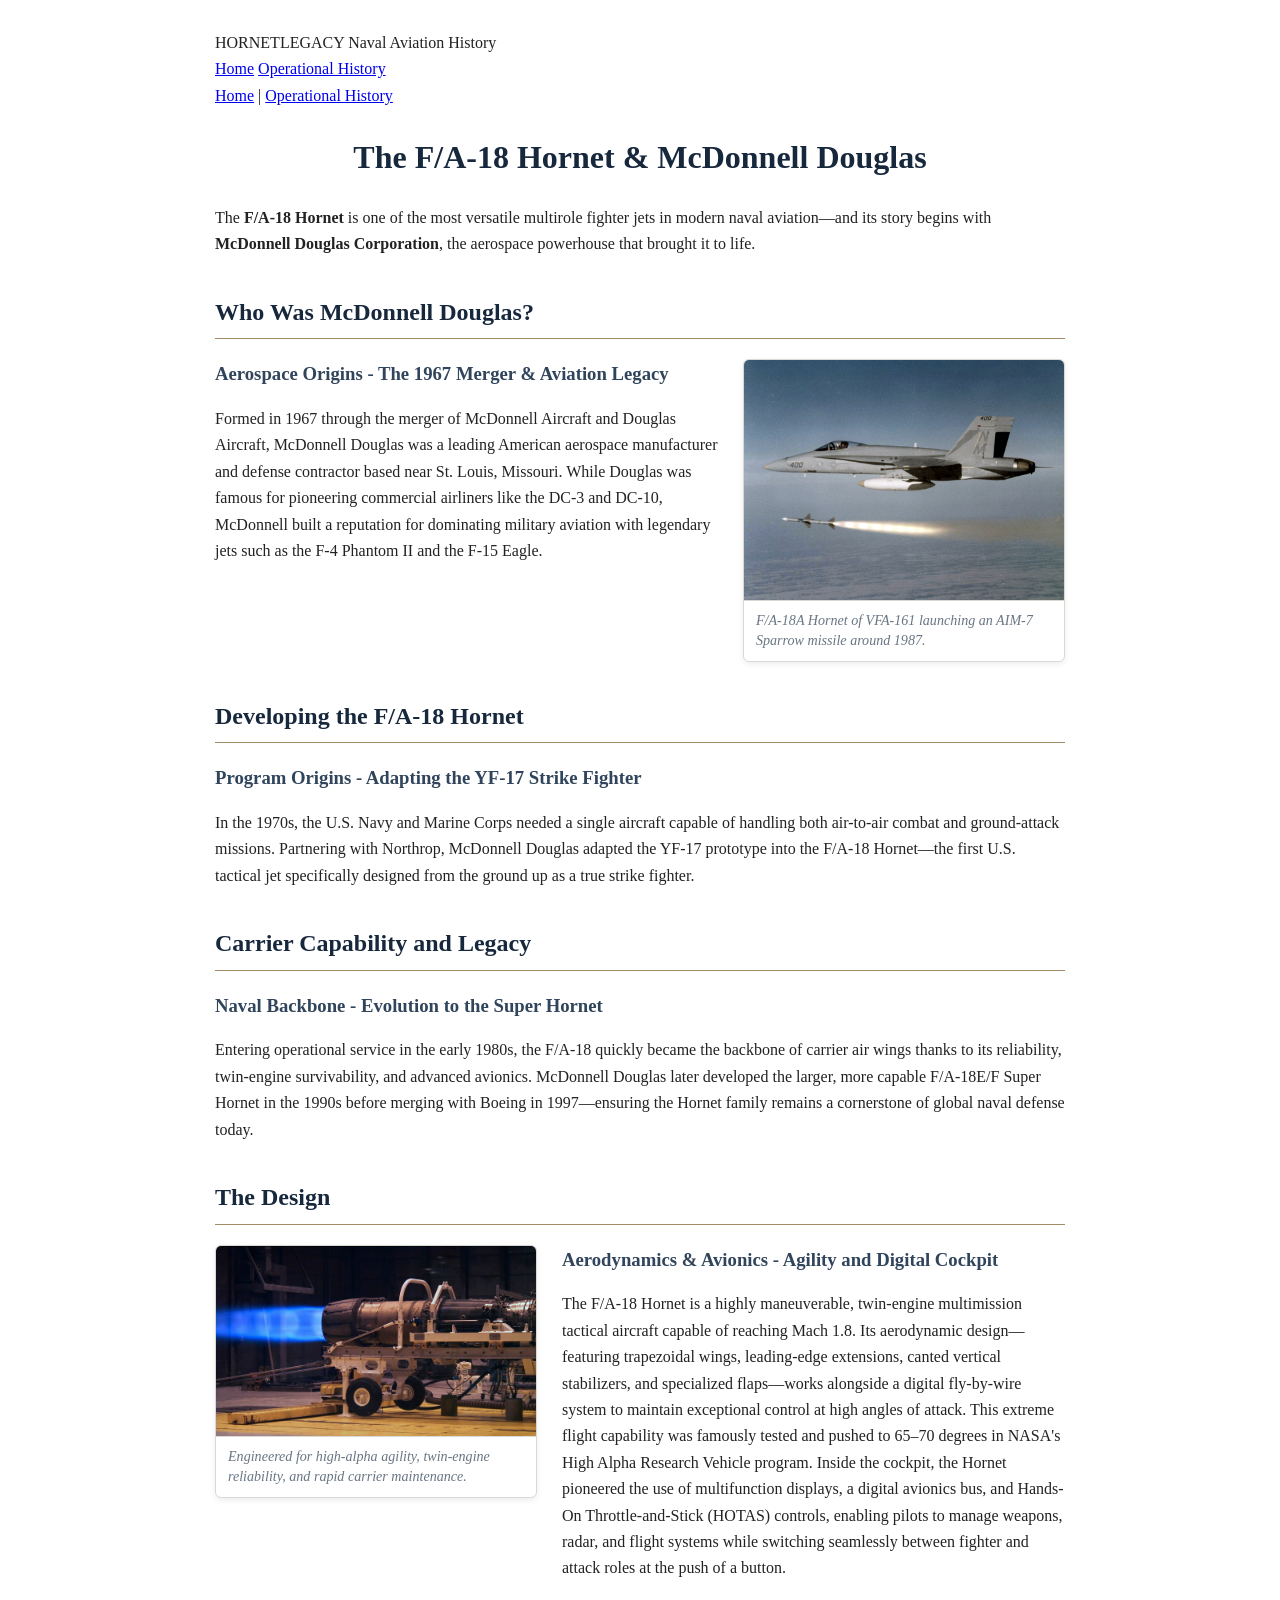
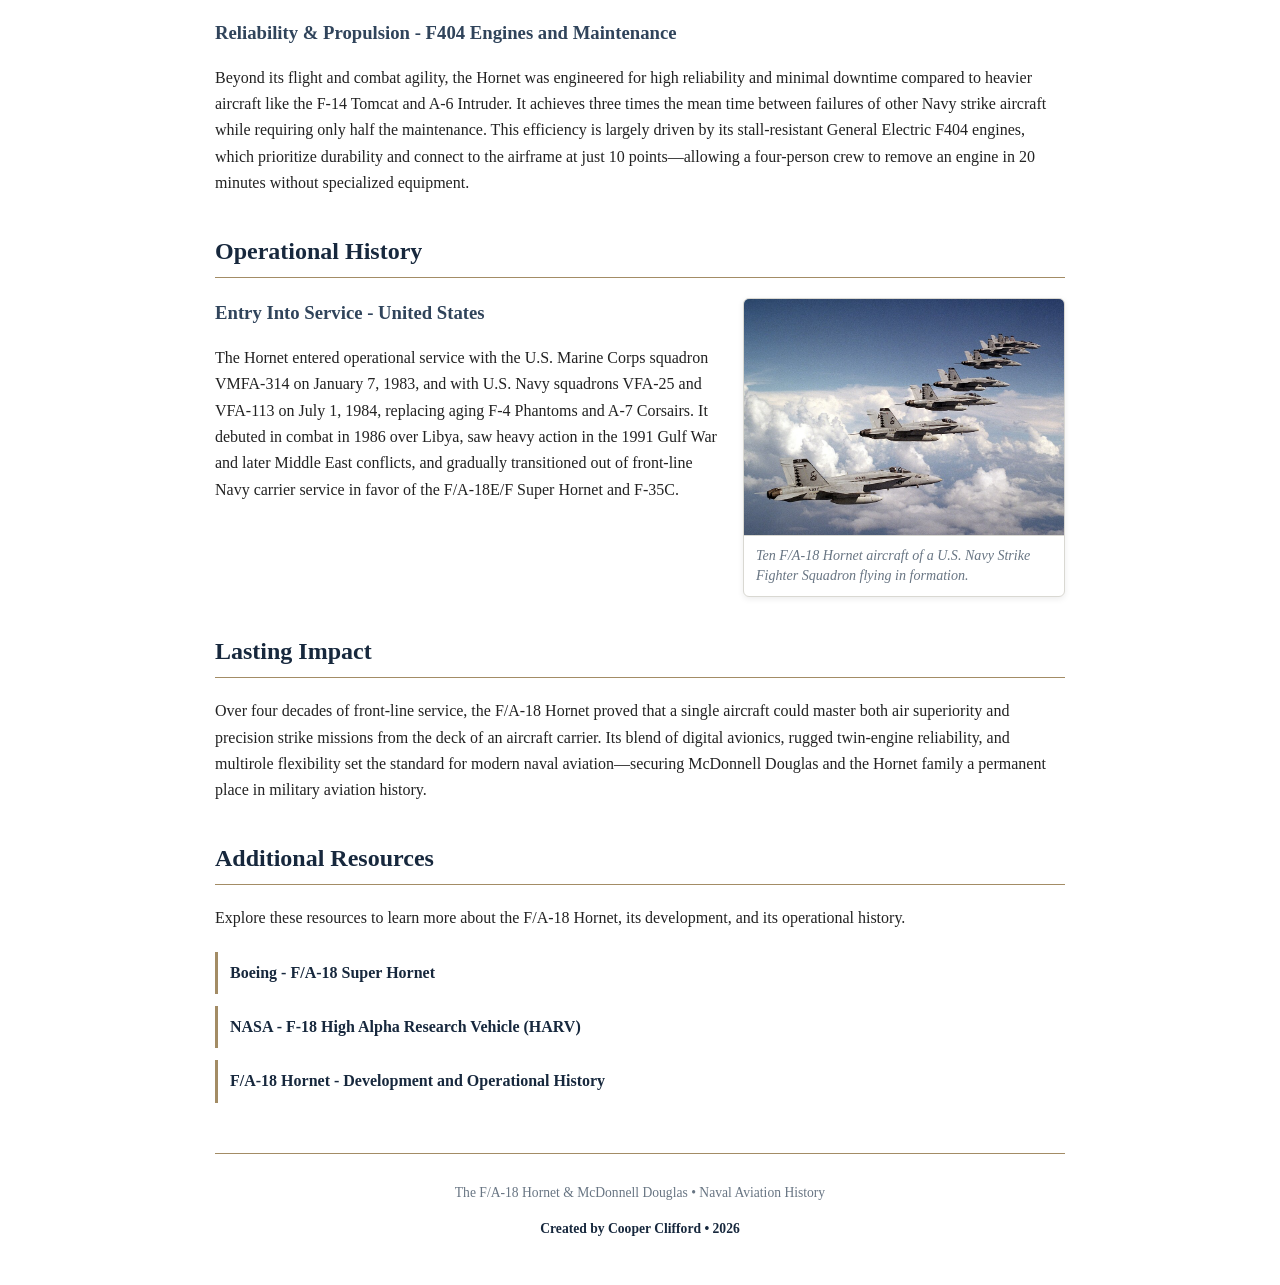
==== commit f878bda3: "Updated page" ====
--- a/index.html
+++ b/index.html
@@ -25,6 +25,18 @@
 </head>
 
 <body>
+
+<header class="site-header">
+  <div class="site-brand">
+    <span class="site-brand-name">HORNET<span>LEGACY</span></span>
+    <span class="site-brand-subtitle">Naval Aviation History</span>
+  </div>
+
+  <nav class="site-nav" aria-label="Main navigation">
+    <a href="./index.html" class="active" aria-current="page">Home</a>
+    <a href="./history.html">Operational History</a>
+  </nav>
+</header>
 
 <nav>
   <a href="./index.html">Home</a> |
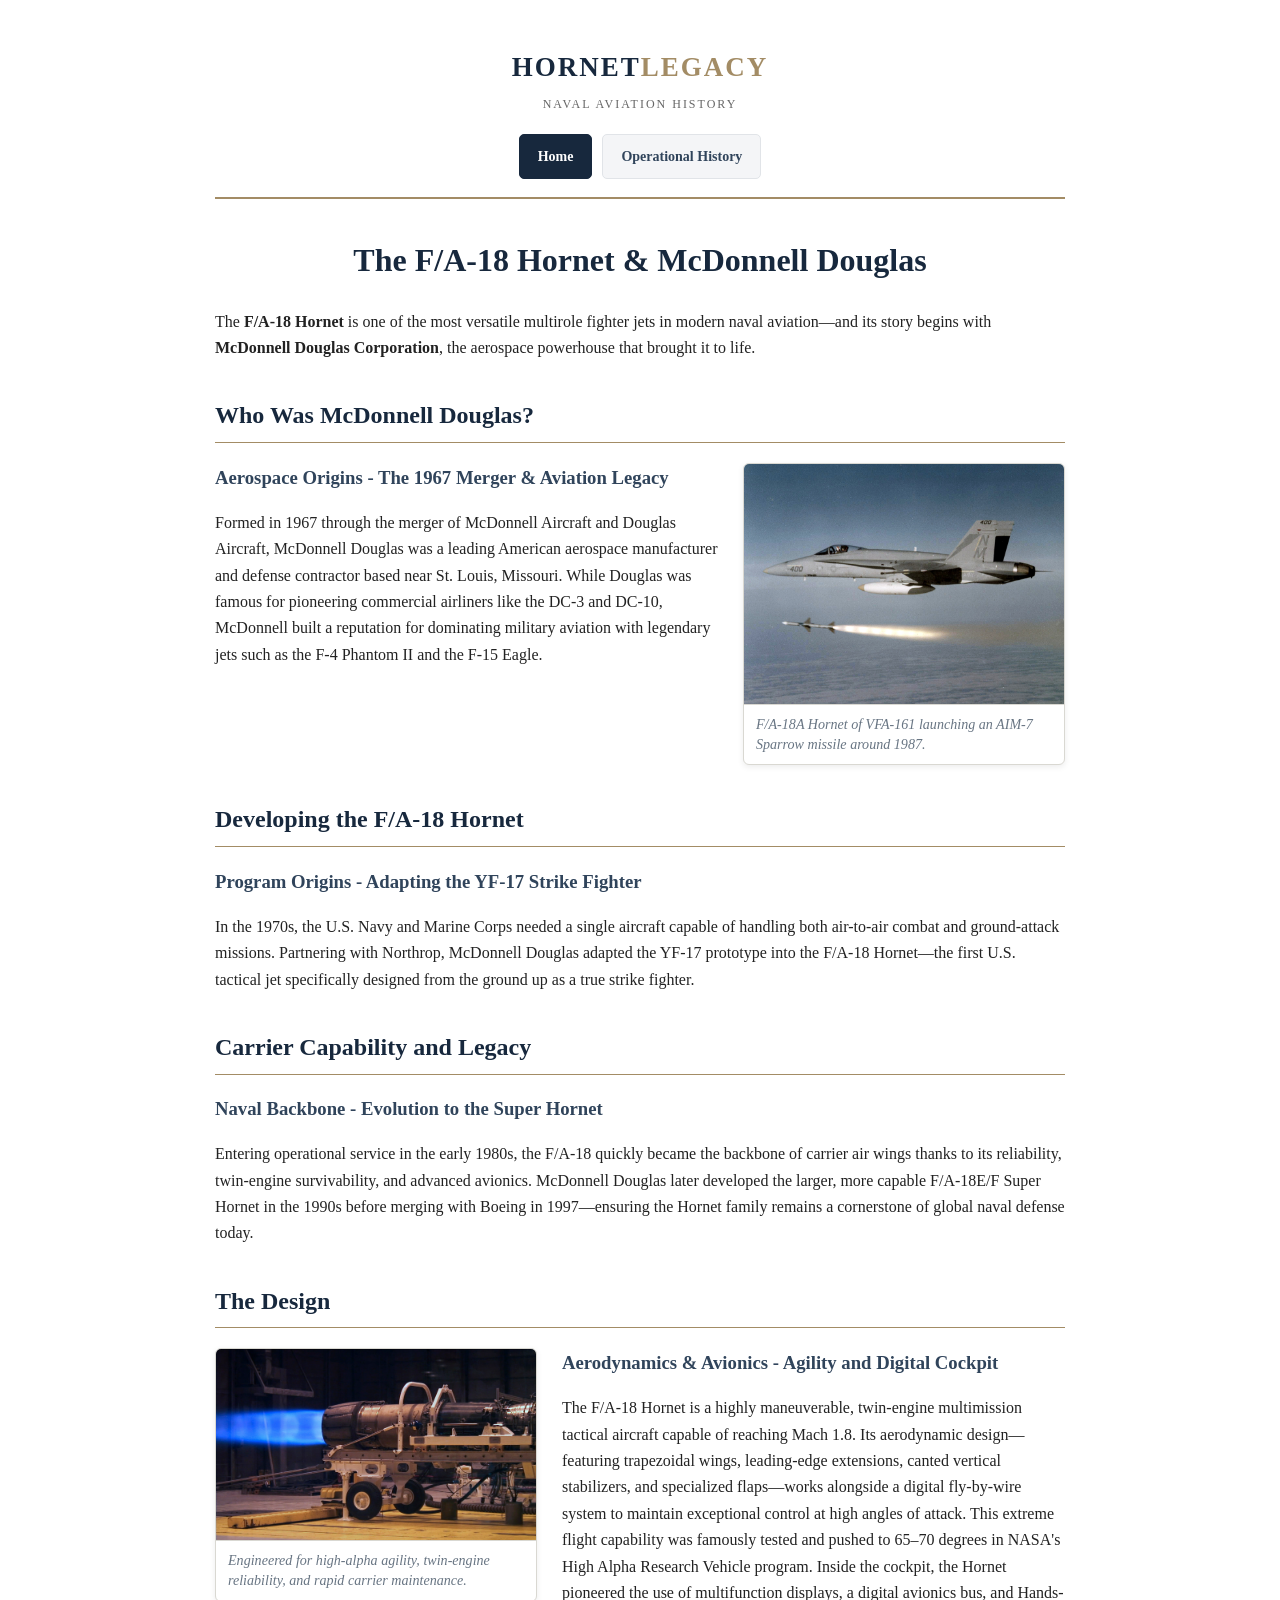
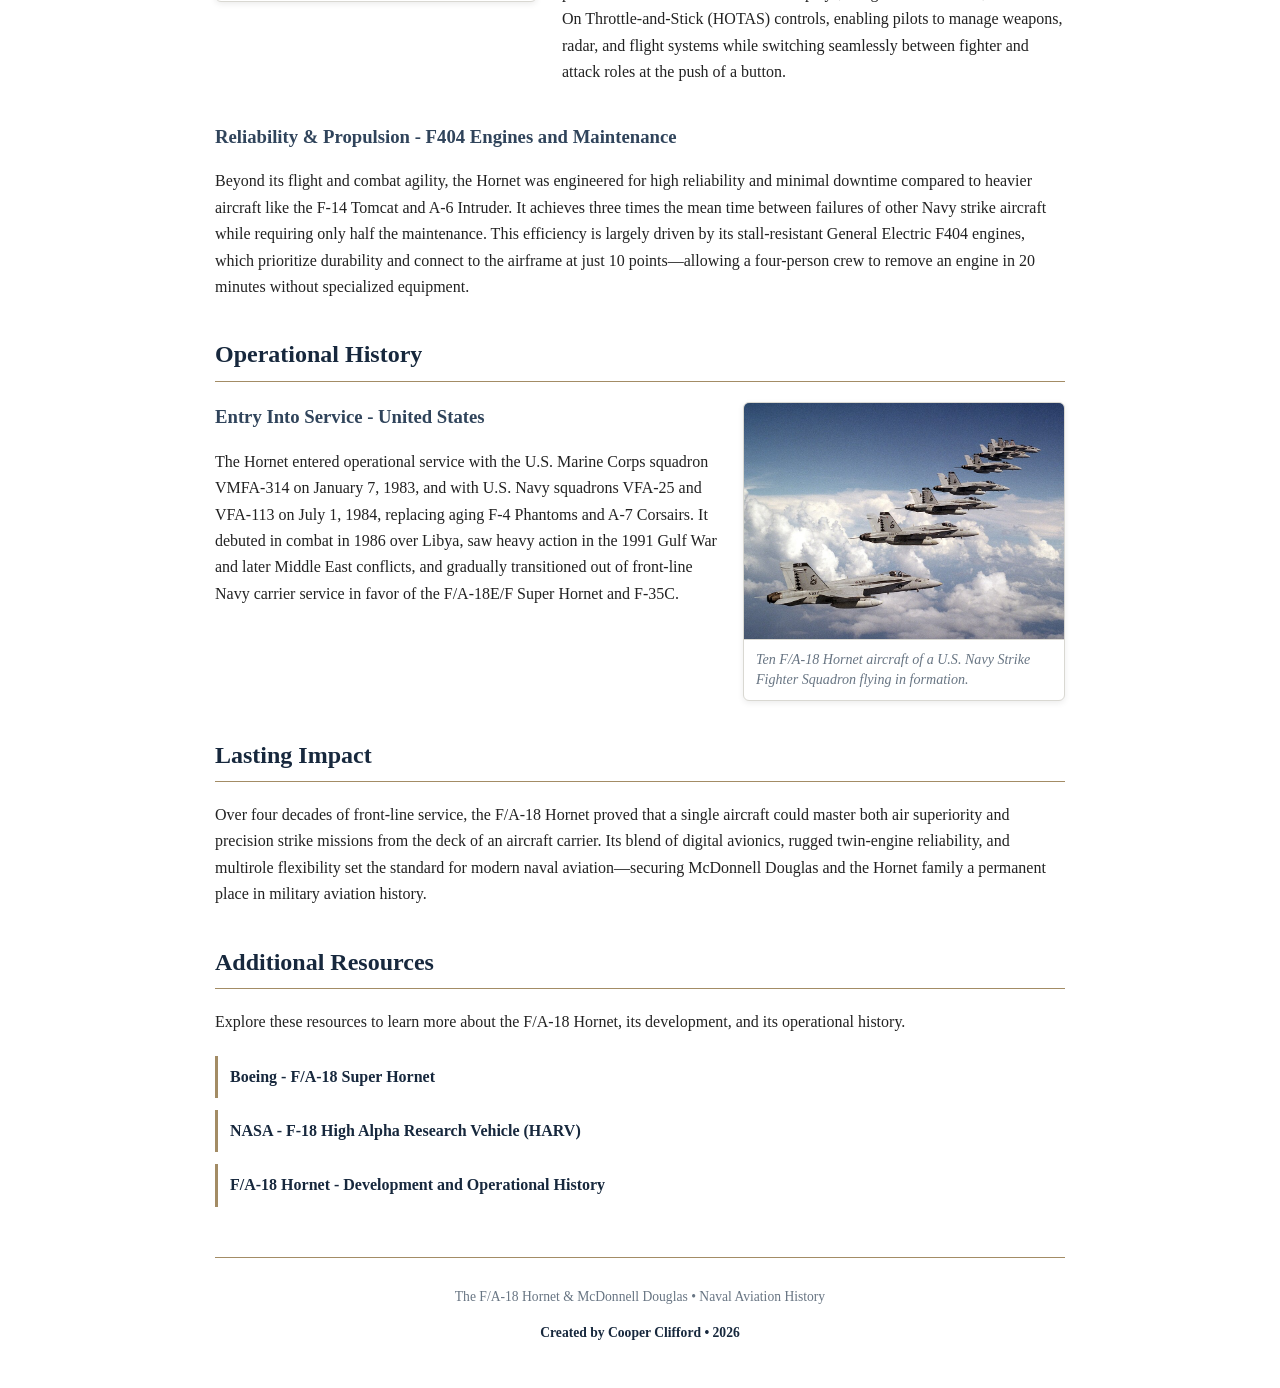
==== commit 104438fa: "+css" ====
--- a/index.html
+++ b/index.html
@@ -38,10 +38,7 @@
   </nav>
 </header>
 
-<nav>
-  <a href="./index.html">Home</a> |
-  <a href="./history.html">Operational History</a>
-</nav>
+<link rel="stylesheet" href="./style.css?v=3">
 
   <h1>The F/A-18 Hornet &amp; McDonnell Douglas</h1>
 
--- a/style.css
+++ b/style.css
@@ -166,3 +166,84 @@
   }
 
 }
+
+/* HornetLegacy Navigation */
+
+.site-header {
+  border-bottom: 2px solid #A38C65;
+  padding: 15px 0 18px;
+  margin-bottom: 35px;
+}
+
+.site-brand {
+  display: flex;
+  flex-direction: column;
+  align-items: center;
+  margin-bottom: 20px;
+}
+
+.site-brand-name {
+  font-family: Georgia, "Times New Roman", serif;
+  font-size: 27px;
+  font-weight: bold;
+  letter-spacing: 2px;
+  color: #17283D;
+}
+
+.site-brand-name span {
+  color: #A38C65;
+}
+
+.site-brand-subtitle {
+  font-size: 12px;
+  letter-spacing: 2px;
+  text-transform: uppercase;
+  color: #666;
+  margin-top: 5px;
+}
+
+.site-nav {
+  display: flex;
+  justify-content: center;
+  flex-wrap: wrap;
+  gap: 10px;
+}
+
+.site-nav a {
+  display: inline-block;
+  padding: 10px 18px;
+  color: #30445B;
+  background: #f4f5f7;
+  border: 1px solid #e1e4e8;
+  border-radius: 5px;
+  text-decoration: none;
+  font-size: 14px;
+  font-weight: bold;
+  transition: background 0.2s, color 0.2s;
+}
+
+.site-nav a:hover {
+  background: #e8edf3;
+  color: #17283D;
+}
+
+.site-nav a.active {
+  background: #17283D;
+  color: white;
+  border-color: #17283D;
+}
+
+@media (max-width: 700px) {
+  .site-brand-name {
+    font-size: 23px;
+  }
+
+  .site-nav {
+    gap: 8px;
+  }
+
+  .site-nav a {
+    padding: 9px 12px;
+    font-size: 13px;
+  }
+}
--- a/style.css
+++ b/style.css
@@ -166,3 +166,84 @@
   }
 
 }
+
+/* HornetLegacy Navigation */
+
+.site-header {
+  border-bottom: 2px solid #A38C65;
+  padding: 15px 0 18px;
+  margin-bottom: 35px;
+}
+
+.site-brand {
+  display: flex;
+  flex-direction: column;
+  align-items: center;
+  margin-bottom: 20px;
+}
+
+.site-brand-name {
+  font-family: Georgia, "Times New Roman", serif;
+  font-size: 27px;
+  font-weight: bold;
+  letter-spacing: 2px;
+  color: #17283D;
+}
+
+.site-brand-name span {
+  color: #A38C65;
+}
+
+.site-brand-subtitle {
+  font-size: 12px;
+  letter-spacing: 2px;
+  text-transform: uppercase;
+  color: #666;
+  margin-top: 5px;
+}
+
+.site-nav {
+  display: flex;
+  justify-content: center;
+  flex-wrap: wrap;
+  gap: 10px;
+}
+
+.site-nav a {
+  display: inline-block;
+  padding: 10px 18px;
+  color: #30445B;
+  background: #f4f5f7;
+  border: 1px solid #e1e4e8;
+  border-radius: 5px;
+  text-decoration: none;
+  font-size: 14px;
+  font-weight: bold;
+  transition: background 0.2s, color 0.2s;
+}
+
+.site-nav a:hover {
+  background: #e8edf3;
+  color: #17283D;
+}
+
+.site-nav a.active {
+  background: #17283D;
+  color: white;
+  border-color: #17283D;
+}
+
+@media (max-width: 700px) {
+  .site-brand-name {
+    font-size: 23px;
+  }
+
+  .site-nav {
+    gap: 8px;
+  }
+
+  .site-nav a {
+    padding: 9px 12px;
+    font-size: 13px;
+  }
+}
